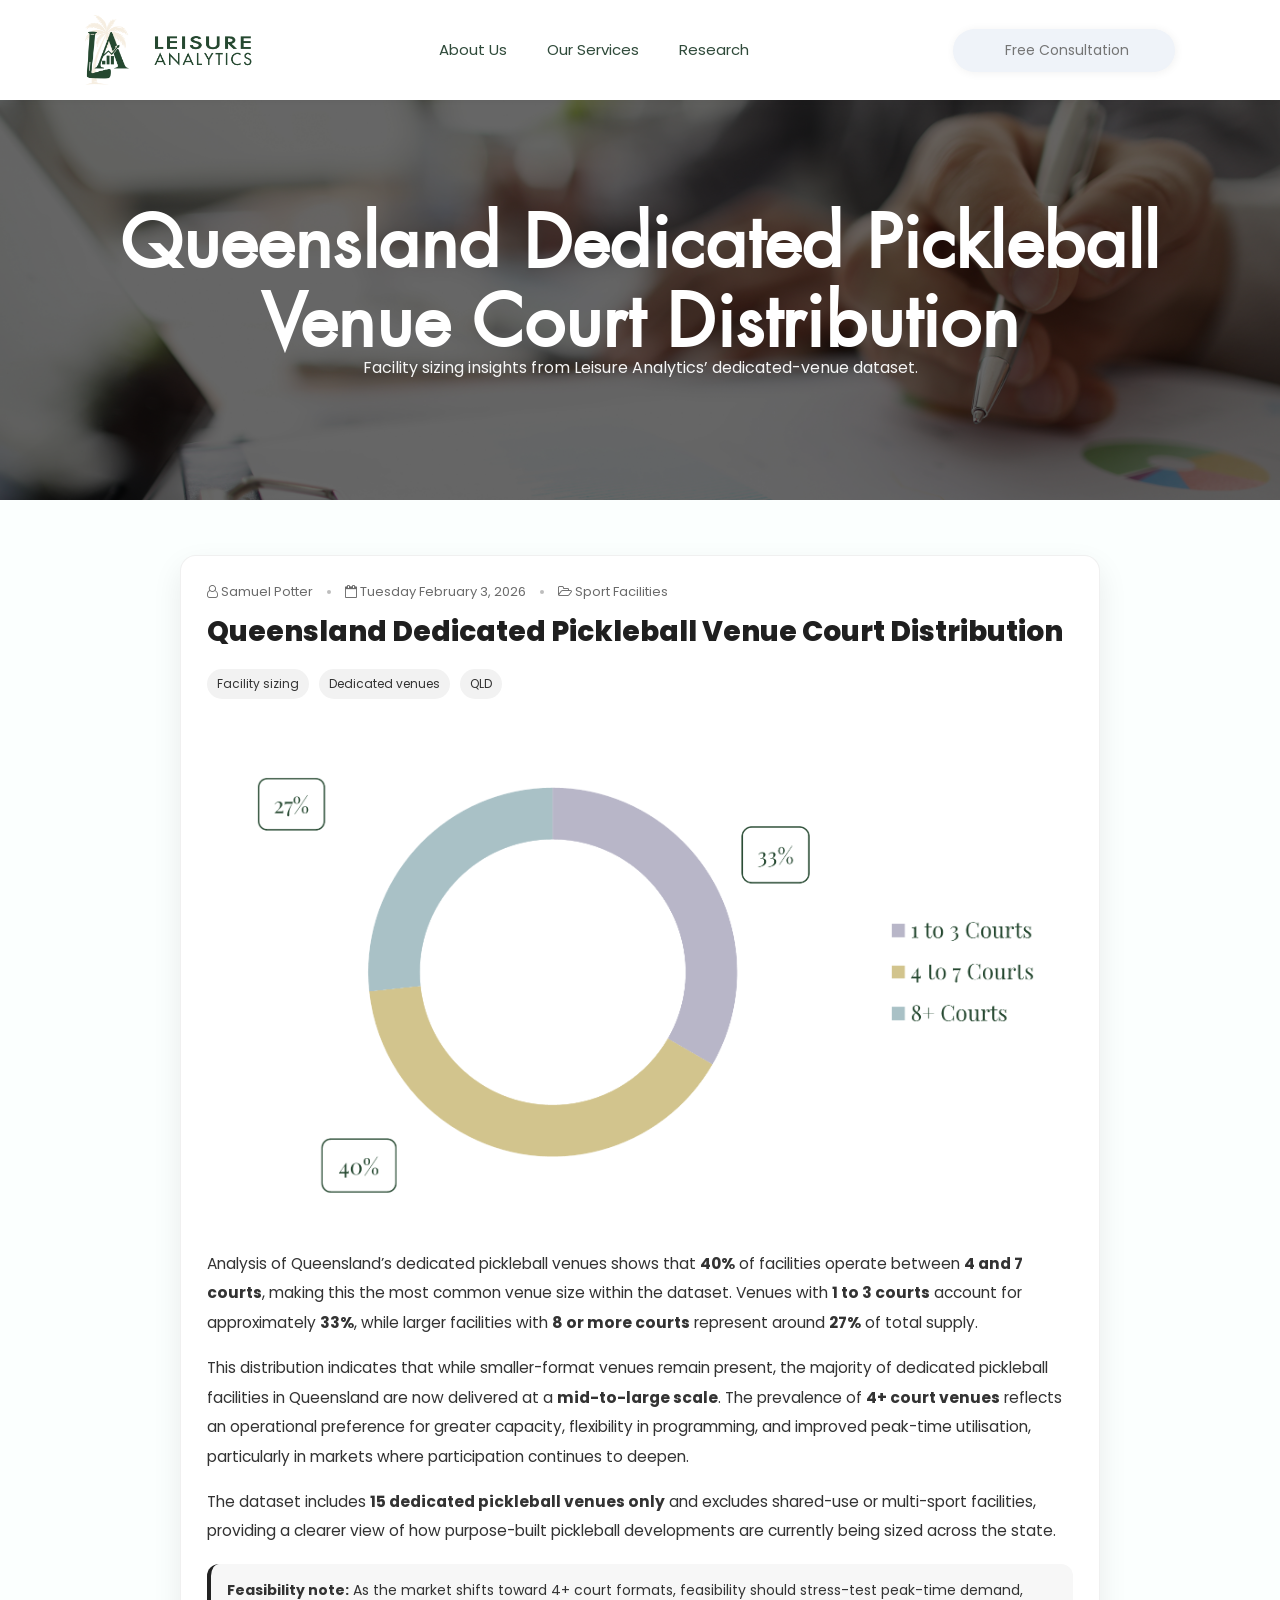
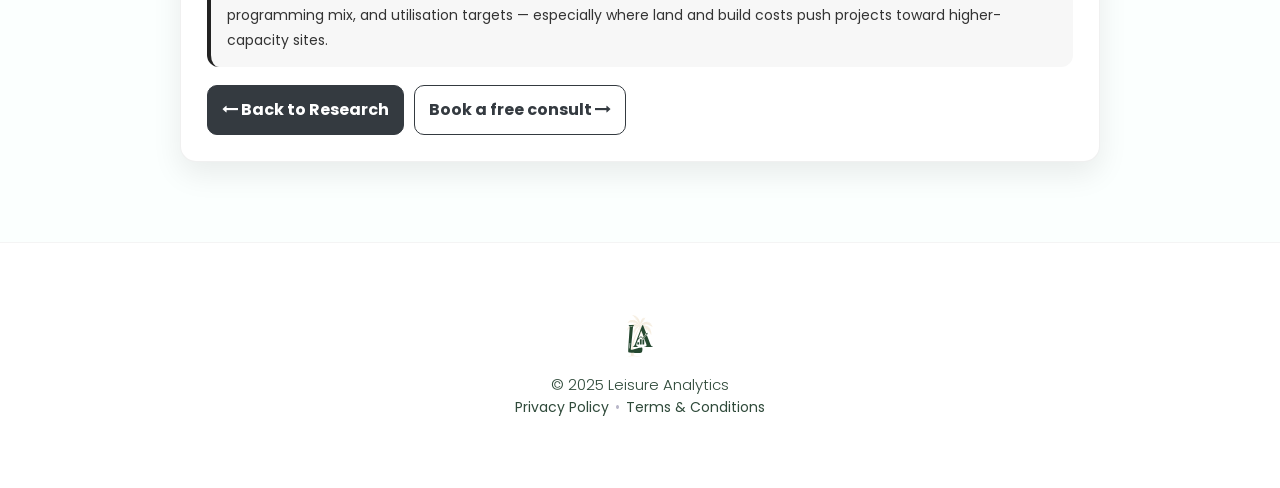
==== qld-facilities-3plus-courts.html @ 9f2afdbd "Initial commit" ====
<!DOCTYPE html>
<html lang="en">

<head>
  <!-- Essential Meta -->
  <meta charset="UTF-8">
  <meta name="viewport" content="width=device-width, initial-scale=1.0">
  <meta http-equiv="X-UA-Compatible" content="ie=edge">

  <!-- Title -->
  <title>QLD Dedicated Pickleball Venue Court Distribution | Leisure Analytics</title>

  <!-- SEO -->
  <meta name="description"
    content="Queensland dedicated pickleball venue court distribution: 40% of facilities operate between 4–7 courts, 33% have 1–3 courts, and 27% have 8+ courts (dedicated venues only).">
  <meta name="keywords"
    content="pickleball Queensland, dedicated pickleball venues, court distribution, facility sizing, feasibility, Leisure Analytics">

  <!-- Favicon -->
  <link rel="icon" href="img/favicon.ico.png" type="image/x-icon">

  <!-- Google Font -->
  <link href="https://fonts.googleapis.com/css?family=Poppins:100,200,300,400,500,600,700,800,900" rel="stylesheet">

  <!-- CSS Framework -->
  <link rel="stylesheet" href="css/bootstrap.min.css">

  <!-- Plugin CSS -->
  <link rel="stylesheet" href="css/plugins/animate.css">
  <link rel="stylesheet" href="css/plugins/slick.css">
  <link rel="stylesheet" href="css/plugins/slick-theme.css">
  <link rel="stylesheet" href="css/plugins/magnific-popup.css">

  <!-- Icons -->
  <link href="https://stackpath.bootstrapcdn.com/font-awesome/4.7.0/css/font-awesome.min.css" rel="stylesheet">

  <!-- Main Style -->
  <link rel="stylesheet" href="css/main.css">

  <!-- Page styles -->
  <style>
    body { font-family: 'Poppins', sans-serif; }

    .blog-hero {
      min-height: 34vh;
      display: flex;
      align-items: center;
      padding-top: 90px; /* fixed nav offset */
      background: linear-gradient(180deg, rgba(0,0,0,.60), rgba(0,0,0,.60)), url('img/blog-images/feasible-pickleball.jpeg') center/cover no-repeat;
    }

    .blog-wrap { padding: 55px 0 80px; }

    .post-card {
      background: #fff;
      border-radius: 16px;
      box-shadow: 0 12px 30px rgba(0,0,0,.08);
      border: 1px solid rgba(0,0,0,.06);
      overflow: hidden;
    }

    .post-body { padding: 26px; }

    .post-meta {
      display: flex;
      flex-wrap: wrap;
      gap: 10px 14px;
      align-items: center;
      color: #6b6b6b;
      font-size: 13px;
      margin-bottom: 12px;
    }

    .post-meta .dot {
      width: 4px; height: 4px;
      background: #bdbdbd;
      border-radius: 50%;
      display: inline-block;
    }

    .post-title {
      font-weight: 800;
      font-size: 28px;
      line-height: 1.25;
      margin-bottom: 14px;
      color: #1f1f1f;
    }

    .post-subtitle {
      font-weight: 700;
      font-size: 16px;
      color: #333;
      margin-top: 0;
      margin-bottom: 14px;
    }

    .post-content p {
      font-size: 15.5px;
      line-height: 1.9;
      color: #333;
      margin-bottom: 16px;
    }

    .post-figure {
      background: white;
      padding: 18px;
      border-radius: 14px;
      margin: 18px 0 22px;
      text-align: center;
    }

    .post-figure img {
      max-width: 100%;
      height: auto;
      border-radius: 12px;
    }

    .figure-caption {
      margin-top: 10px;
      font-size: 12.5px;
      color: rgba(255,255,255,.72);
    }

    .callout {
      border-left: 4px solid #222;
      background: #f7f7f7;
      padding: 14px 16px;
      border-radius: 12px;
      margin-top: 18px;
      color: #333;
      font-size: 14px;
      line-height: 1.8;
    }

    .post-actions {
      display: flex;
      flex-wrap: wrap;
      gap: 10px;
      margin-top: 18px;
    }

    .post-actions a.btn {
      border-radius: 10px;
      font-weight: 700;
      padding: 12px 14px;
    }

    .tag {
      display: inline-block;
      padding: 6px 10px;
      border-radius: 999px;
      background: #f2f2f2;
      font-size: 12px;
      color: #333;
      margin-right: 6px;
      margin-top: 6px;
    }

    /* Keep content width readable */
    .content-col {
      max-width: 920px;
      margin: 0 auto;
    }
  </style>
</head>

<body>

  <!-- Page Loading -->
  <div class="se-pre-con"></div>

  <!-- ======== Start Navbar ======== -->
  <nav class="navbar navbar-expand-lg navbar-light nav-research fixed-top">
    <div class="container">
      <a href="index.html">
        <img src="img/logo.png" style="height: 70px;" alt="Leisure Analytics logo">
      </a>

      <button class="navbar-toggler" type="button" data-toggle="collapse" data-target="#navbarNavDropdown"
        aria-controls="navbarNavDropdown" aria-expanded="false" aria-label="Toggle navigation">
        <span class="navbar-toggler-icon"></span>
      </button>

      <div class="collapse navbar-collapse" id="navbarNavDropdown">
        <ul class="navbar-nav m-auto">
          <li class="nav-item">
            <a class="nav-link" href="about.html">About Us</a>
          </li>

          <li class="nav-item">
            <a class="nav-link" href="#" onclick="window.location.href='index.html#our-services'">Our Services</a>
          </li>

          <li class="nav-item">
            <a class="nav-link" href="research.html">Research</a>
          </li>
        </ul>

        <a href="https://calendly.com/sam-leisureanalytics" class="btn-1">
          <i aria-hidden="true" style="margin-right:6px; color:#28a745;"></i>Free Consultation
        </a>
      </div>
    </div>
  </nav>
  <!-- ======== End Navbar ======== -->

  <!-- ======== Hero ======== -->
  <section class="blog-hero text-white">
    <div class="container text-center">
      <h1 style="font-weight: 800; letter-spacing: .2px; margin-bottom: 8px;">
        Queensland Dedicated Pickleball Venue Court Distribution
      </h1>
      <p style="max-width: 860px; margin: 0 auto; opacity: .95;">
        Facility sizing insights from Leisure Analytics’ dedicated-venue dataset.
      </p>
    </div>
  </section>

  <!-- ======== Post ======== -->
  <section class="blog-wrap">
    <div class="container">
      <div class="content-col">
        <div class="post-card">
          <div class="post-body">

            <div class="post-meta">
              <span><i class="fa fa-user-o" aria-hidden="true"></i> Samuel Potter</span>
              <span class="dot"></span>
              <span><i class="fa fa-calendar-o" aria-hidden="true"></i> Tuesday February 3, 2026</span>
              <span class="dot"></span>
              <span><i class="fa fa-folder-open-o" aria-hidden="true"></i> Sport Facilities</span>
            </div>

            <div class="post-title">
              Queensland Dedicated Pickleball Venue Court Distribution
            </div>

            <div>
              <span class="tag">Facility sizing</span>
              <span class="tag">Dedicated venues</span>
              <span class="tag">QLD</span>
            </div>

            <!-- Chart / graphic -->
            <!-- Save your image at: img/research/pickleball-venue-size-qld.png -->
            <div class="post-figure">
              <img src="img/blog-images/pickleball-venue-size-qld.png"
                alt="Pickleball Venues in QLD by Court Count (%) donut chart">
            </div>

            <div class="post-content">
              <p>
                Analysis of Queensland’s dedicated pickleball venues shows that <b>40%</b> of facilities operate
                between <b>4 and 7 courts</b>, making this the most common venue size within the dataset.
                Venues with <b>1 to 3 courts</b> account for approximately <b>33%</b>, while larger facilities with
                <b>8 or more courts</b> represent around <b>27%</b> of total supply.
              </p>

              <p>
                This distribution indicates that while smaller-format venues remain present, the majority of dedicated
                pickleball facilities in Queensland are now delivered at a <b>mid-to-large scale</b>. The prevalence of
                <b>4+ court venues</b> reflects an operational preference for greater capacity, flexibility in programming,
                and improved peak-time utilisation, particularly in markets where participation continues to deepen.
              </p>

              <p>
                The dataset includes <b>15 dedicated pickleball venues only</b> and excludes shared-use or multi-sport
                facilities, providing a clearer view of how purpose-built pickleball developments are currently being
                sized across the state.
              </p>

              <div class="callout">
                <b>Feasibility note:</b> As the market shifts toward 4+ court formats, feasibility should stress-test
                peak-time demand, programming mix, and utilisation targets — especially where land and build costs push
                projects toward higher-capacity sites.
              </div>
            </div>

            <div class="post-actions">
              <a href="research.html" class="btn btn-dark">
                <i class="fa fa-long-arrow-left" aria-hidden="true"></i> Back to Research
              </a>
              <a href="https://calendly.com/sam-leisureanalytics" class="btn btn-outline-dark">
                Book a free consult <i class="fa fa-long-arrow-right" aria-hidden="true"></i>
              </a>
            </div>

          </div>
        </div>
      </div>
    </div>
  </section>

  <!-- ======== Footer ======== -->
  <footer class="footer">
    <div class="container text-center">
      <div class="content">
        <a href="index.html">
          <img src="img/Footer-logo.svg" alt="Logo" style="height: 46px; width: 50px;">
        </a>
        <p>© 2025 Leisure Analytics</p>

        <div class="footer-links">
          <a class="nav-link small-link" href="privacy-policy.html">Privacy Policy</a>
          <span class="dot">•</span>
          <a class="nav-link small-link" href="terms.html">Terms &amp; Conditions</a>
        </div>
      </div>
    </div>
  </footer>

  <!-- ======== Java Script ======== -->
  <script src="https://code.jquery.com/jquery-3.6.0.min.js"></script>
  <script src="js/plugins/popper.min.js"></script>
  <script src="js/bootstrap.min.js"></script>
  <script src="js/plugins/slick.min.js"></script>
  <script src="js/plugins/wow.min.js"></script>
  <script src="js/plugins/magnific-popup.min.js"></script>
  <script src="js/main.js"></script>

  <!-- Structured Data Schema -->
  <script type="application/ld+json">
  {
    "@context": "https://schema.org",
    "@type": "BlogPosting",
    "headline": "Queensland Dedicated Pickleball Venue Court Distribution",
    "datePublished": "2026-02-03",
    "author": {
      "@type": "Person",
      "name": "Samuel Potter"
    },
    "publisher": {
      "@type": "Organization",
      "name": "Leisure Analytics"
    },
    "image": "img/research/pickleball-venue-size-qld.png",
    "description": "Queensland dedicated pickleball venue sizing distribution: 40% have 4–7 courts, 33% have 1–3 courts, and 27% have 8+ courts (dedicated venues only)."
  }
  </script>

</body>
</html>
---- css/main.css ----
/* ----------------------------------

Name: main.css
Version: 1.0

-------------------------------------

Table of contents
        
    01. Navbar
    02. Slider
    03. Features
    04. Join
    05. Get Started
    06. Customer
    07. Testimonials
    08. Our Team
    09. Worked
    10. Download
    11. Video
    12. Media
    13. Our Price
    14. Clients
    15. Contact Us
    16. Footer
    17. Page Loading
    18. Media Query
*/

/* ==============================
   GLOBAL SECTION SPACING SYSTEM
   ============================== */

:root {
    --section-pad-desktop: 120px;
    --section-pad-mobile: 80px;
    /* keeps rhythm on small screens */
}

/* Default: every section has consistent top/bottom spacing */
section {
    padding: var(--section-pad-desktop) 0;
}

section.slider {
    padding: 0;
    min-height: calc(100vh - 100px);
    display: flex;
    align-items: center;
}

section.slider .content {
    margin-top: 0;
    padding-top: 0;
}

/* STOP headings from adding extra space above/below */
section h1,
section h2,
section h3,
section p {
    margin-top: 0;
    margin-bottom: 0;
}

/* Only add bottom spacing intentionally */
section h2 {
    margin-bottom: 0.5rem;
    /* tweak if needed */
}


@font-face {
    font-family: "Futura Book";
    src: url("../fonts/Futura-Book.woff2") format("woff2"),
        url("../fonts/Futura-Book.woff") format("woff"),
        url("../fonts/Futura-Book.ttf") format("truetype");
    font-weight: 300;
    font-style: normal;
    font-display: swap;
}

h1 {
    font-family: "Futura Book", "Futura PT", "Avenir Next", "Inter", sans-serif !important;
    font-weight: 300;
    font-size: clamp(2.8rem, 6vw, 4.5rem);
    line-height: 1.1;
    letter-spacing: -0.5px;
}

h2 {
    font-family: "Futura Book", "Futura PT", "Avenir Next", "Inter", sans-serif;
    font-weight: 300;
    font-size: clamp(1.8rem, 4vw, 2.8rem);
    line-height: 1.2;
    letter-spacing: -0.25px;
    margin-bottom: 1rem;
    /* optional, but usually tidy */
}


/* Consistent section headings everywhere */
.heading h2 {
    font-size: 30px;
    font-weight: 700;
    color: #4a545e;
    margin: 0 0 15px;
    padding: 0;
    letter-spacing: -0.25px;
}

/* keep the line consistent too (optional) */
.heading .line {
    background: linear-gradient(135deg, #B8B6C8 0%, #8FA2B1 100%);
    height: 2px;
    width: 50px;
}


body {
    font-family: 'Poppins', sans-serif;
    background: #fbfffe;
}





/*--------------------------------------------------
[1. Start Navbar]
--------------------------------------------------*/
.navbar {
    padding: 20px 0;
    background: transparent;
}


.navbar .nav-item {
    padding: 0;
    margin: 0;
}

.navbar .nav-item .nav-link {
    padding: 0;
    margin: 0 0 0 45px;
    font-size: 15px;
    color: #ffffff;
    font-weight: 400;
    transition: all 0.4s ease-in-out;
}

.navbar .nav-item .nav-link:hover {
    color: #507bf5;
}

.navbar .btn-1 {
    background: #ffffff;
    box-shadow: 1px 1px 10px 0 rgba(0, 0, 0, 0.06);
    border: 1px solid rgba(0, 0, 0, 0);
    text-decoration: none;
    color: #757575;
    border-radius: 65px;
    padding: 10px 45px;
    font-size: 14px;
    font-weight: 400;
    margin-left: 45px;
    transition: all 0.2s ease-in;

}

.navbar .btn-1:hover {
    background: transparent;
    border: 1px solid #ffffff;
    box-shadow: 1px 1px 30px 0 rgba(0, 0, 0, 0);
    color: #ffffff;

}

/* Existing Navbar Styles */

/* New Navbar Styles for Research Page */
.nav-research {
    position: fixed;
    top: 0;
    width: 100%;
    height: 100px;
    padding: 0;
    background: rgba(255, 255, 255) !important;
    z-index: 1000;
    /* Ensure it's above other elements */
    color: #ffffff;
    font-weight: 400;
    box-shadow: 0 0 10px -5px rgb(0, 0, 0, 0.2);
    transition: all 0.4s ease-in-out;
}

.nav-research .nav-item {
    padding: 0;
    margin: 0;
}

.nav-research .nav-item .nav-link {
    padding: 0;
    margin: auto 20px;
    font-size: 15px;
    color: #2F4A3A;
    font-weight: 400;
    transition: all 0.4s ease-in-out;
    text-align: center;
}

.nav-research .nav-item .nav-link:hover {
    color: #B8B6C8;
}

.nav-research .btn-1 {
    background: #EFF3F9;
    box-shadow: 1px 1px 10px 0 rgba(0, 0, 0, 0.06);
    border: 1px solid rgba(0, 0, 0, 0);
    text-decoration: none;
    color: #757575;
    border-radius: 65px;
    padding: 10px 45px;
    font-size: 14px;
    font-weight: 400;
    margin: 0 20px;
    text-align: center;
    transition: all 0.2s ease-in;
}

.nav-research .btn-1:hover {
    background: transparent;
    border: 1px solid #254830;
    box-shadow: 1px 1px 30px 0 rgba(0, 0, 0, 0);
    color: #254830;
}



/*--------------------------------------------------
[2. Start Slider]
--------------------------------------------------*/




.slider {
    position: relative;
    background: url("../img/Homepage.webp") center center no-repeat;
    background-size: cover;
    height: calc(100vh - 100px);
}

.slider::before {
    content: "";
    position: absolute;
    top: 0;
    left: 0;
    width: 100%;
    height: 100%;
    background-color: rgba(0, 0, 0, 0.5);
    z-index: 0;
    /* Adjusted z-index */
}

.slider .content {
    position: relative;
    z-index: 1;
    /* Ensure content appears above the tint overlay */
}

.slider .content {
    padding-top: 20px;
    margin-top: 40px;

}

.slider .content h1 {
    font-size: 50px;
    font-weight: 800;
    margin: 0;
    padding: 0;
    margin-bottom: 5px;

}

.slider .content p {
    font-size: 18px;
    font-weight: 300;
    line-height: 25px;
    margin: 10px auto 20px auto;
}

/*--------------------------------------------------
[3. Start Features]
--------------------------------------------------*/

.features .heading {
    margin-bottom: 40px;
}

.features .heading h2 {
    font-size: 30px;
    font-weight: 700;
    color: #4a545e;
    margin: 0;
    padding: 0;
    margin-bottom: 15px;
}

.features .heading .line {
    background: linear-gradient(135deg, #B8B6C8 0%, #8FA2B1 100%);
    height: 2px;
    width: 50px;
}

.features .heading p {
    font-size: 15px;
    font-weight: 300;
    color: #8995a1;
    line-height: 25px;
    padding: 0;
    margin: 15px 0 0;
}

.slick-track {
    display: flex;
    align-items: stretch;
}

.features .box {
    box-shadow: 2px 2px 20px 0 rgba(0, 0, 0, 0.07);
    padding: 35px 10px 25px 10px;
    margin: 10px 15px;
    border-radius: 5px;
    height: auto;
    display: flex;
    flex-direction: column;
}

.features .box img {
    height: 30%;
    width: fit-content;
    margin: 0 auto !important;
}

.features .box h3 {
    font-size: 18px;
    font-weight: 500;
    color: #596570;
    margin: 25px 0 10px;
}

.features .box p {
    font-size: 15px;
    font-weight: 300;
    color: #8995a1;
    line-height: 26px;
    margin: 0;
}

li {
    font-size: 15px;
    font-weight: 300;
    color: #8995a1;
    line-height: 26px;
    margin: 0;
}

/*--------------------------------------------------
[3. Start Research]
--------------------------------------------------*/
.research {
    position: relative;
    background: url("../img/Thailand.webp") center center no-repeat;
    background-size: cover;

}

.research .heading {
    margin-bottom: 40px;
}

.research .heading h2 {
    font-size: 30px;
    font-weight: 700;
    color: white;
    margin: 0;
    margin-bottom: 15px;
}

.research .heading .line {
    background: linear-gradient(135deg, #B8B6C8 0%, #8FA2B1 100%);
    height: 2px;
    width: 50px;
}

.research .heading p {
    font-size: 15px;
    font-weight: 300;
    color: #8995a1;
    line-height: 25px;
    padding: 0;
    margin: 15px 0 0;
}

.research .box {
    box-shadow: 2px 2px 20px 0 rgba(0, 0, 0, 0.07);
    padding: 15px 10px;
    margin: 10px 10px;
    border-radius: 5px;
}

.research .box h3 {
    font-size: 18px;
    font-weight: 500;
    color: #596570;
    margin: 25px 0 10px;
}

.research .box p {
    font-size: 15px;
    font-weight: 300;
    color: #8995a1;
    line-height: 26px;
    margin: 0;
}

.research .box img {
    max-width: 100%;
    height: auto;
}

@media (max-width: 767px) {
    .research .box {
        padding: 30px 10px;
        /* Adjust padding for smaller devices */
    }

    .research .box h3 {
        font-size: 16px;
        /* Reduce heading font size */
    }

    .research .box p {
        font-size: 14px;
        /* Reduce paragraph font size */
    }
}

/*--------------------------------------------------
[4. Start About Us]
--------------------------------------------------*/

.about-us .content {
    box-shadow: 1px 1px 30px 0 rgba(0, 0, 0, 0.08);
    border-radius: 5px;
    padding: 50px;
}

.about-us .content .box {
    padding-right: 30px;
    padding-left: 10px;
}

.about-us .content .left-box {
    border-right: 1px solid #eeeded;
}

.about-us .content .box img {
    margin-bottom: 25px;
}

.about-us .content .box h3 {
    font-size: 20px;
    font-weight: 500;
    color: #e73d59;
    margin: 0;
    padding: 0;
    margin-bottom: 15px;
}

.about-us .content .box .dark-pink {
    color: #4a545e;
}

.about-us .content .box p {
    font-size: 15px;
    font-weight: 300;
    color: #8995a1;
    line-height: 26px;
    margin: 0;
}


/* Index founder mini card additions (safe) */
.founder-photo {
    width: 120px;
    height: 120px;
    object-fit: cover;
    border-radius: 50%;
    margin-bottom: 18px;
    box-shadow: 0 10px 25px rgba(0, 0, 0, 0.12);
}

.founder-name {
    margin: 0 0 10px;
    font-size: 16px;
    font-weight: 500;
    color: #4a545e;
}

.founder-mini {
    margin-top: 10px;
    font-size: 14px;
    font-weight: 300;
    color: #8995a1;
    line-height: 24px;
}

.founder-actions {
    margin-top: 14px;
}

/* bullet list that matches your existing paragraph styling */
.about-bullets {
    margin: 14px 0 0;
    padding-left: 18px;
    color: #8995a1;
    font-size: 15px;
    font-weight: 300;
    line-height: 26px;
}

.about-bullets li {
    margin-bottom: 6px;
}



/* -----------------------------
ABOUT PAGE (additions only)
----------------------------- */

body {
    padding-top: 100px;
}

/* adjust to your navbar height */


.about-bullets {
    margin: 16px 0 0;
    padding-left: 18px;
    color: #8995a1;
    font-size: 15px;
    font-weight: 300;
    line-height: 26px;
}

.about-bullets li {
    margin-bottom: 6px;
}

.mission-strip {
    margin-top: 10px;
    border-radius: 8px;
    padding: 28px 28px;
    background: rgba(0, 0, 0, 0.03);
    border: 1px solid #eeeded;
}

.mission-strip h4 {
    margin: 0 0 8px;
    font-size: 18px;
    font-weight: 600;
    color: #4a545e;
}

.mission-strip p {
    margin: 0;
    font-size: 15px;
    font-weight: 300;
    color: #8995a1;
    line-height: 26px;
}

.about-hero .hero-cta {
    margin-top: 22px;
    display: inline-flex;
    gap: 12px;
    flex-wrap: wrap;
    justify-content: center;
}

/* Optional secondary button style that won't clash */
.btn-2 {
    display: inline-block;
    padding: 12px 28px;
    border-radius: 30px;
    border: 1px solid rgba(255, 255, 255, 0.55);
    color: #fff;
    background: transparent;
    transition: 0.3s;
    text-decoration: none;
}

.btn-2:hover {
    background: rgba(255, 255, 255, 0.12);
    color: #fff;
    text-decoration: none;
}

.founder-card {
    margin-top: 35px;
    box-shadow: 1px 1px 30px 0 rgba(0, 0, 0, 0.08);
    border-radius: 8px;
    padding: 40px;
    background: #fff;
}

.founder-photo {
    width: 180px;
    height: 180px;
    object-fit: cover;
    border-radius: 50%;
    box-shadow: 0 10px 25px rgba(0, 0, 0, 0.12);
    margin-bottom: 10px;
}

.founder-card h3 {
    margin: 0 0 6px;
    color: #4a545e;
    font-weight: 600;
}

.founder-subtitle {
    margin: 0 0 16px;
    color: #8995a1;
    font-weight: 300;
}

.founder-actions {
    margin-top: 18px;
    display: flex;
    gap: 12px;
    flex-wrap: wrap;
}

.founder-note {
    color: #8995a1;
    font-weight: 300;
}

.about-process {
    padding: 100px 0px;
}

/* Space between heading block and first content row */
.heading+.row {
    margin-top: 40px;
}

.process-box {
    box-shadow: 1px 1px 30px 0 rgba(0, 0, 0, 0.08);
    border-radius: 8px;
    padding: 28px;
    background: #fff;
    height: 100%;
}

.process-number {
    width: 38px;
    height: 38px;
    border-radius: 50%;
    display: inline-flex;
    align-items: center;
    justify-content: center;
    font-weight: 600;
    color: #fff;
    background: #4a545e;
    margin-bottom: 12px;
}

.process-box h4 {
    margin: 0 0 10px;
    font-size: 18px;
    font-weight: 600;
    color: #4a545e;
}

.process-box p {
    margin: 0;
    font-size: 15px;
    font-weight: 300;
    color: #8995a1;
    line-height: 26px;
}

/* If you don't have founder.jpg yet, this prevents ugly stretching */
@media (max-width: 767px) {
    .founder-card {
        padding: 28px;
    }
}


/*--------------------------------------------------
[5. Start Get Started]
--------------------------------------------------*/
.get-started {
    background: #B8B6C8;
    background-size: cover;
}

.get-started h2 {
    font-size: 30px;
    font-weight: 700;
    margin: 0;
    padding: 0;
}

.get-started p {
    font-size: 20px;
    font-weight: 300;
    margin: 15px;
}

.get-started .btn-1 {
    background: #ffffff;
    box-shadow: 1px 1px 10px 0 rgba(0, 0, 0, 0.06);
    border: 1px solid rgba(0, 0, 0, 0);
    text-decoration: none;
    color: #757575;
    border-radius: 65px;
    padding: 10px 45px;
    font-size: 14px;
    font-weight: 400;
    margin-top: 10px;
    display: inline-block;
    transition: all 0.2s ease-in;

}

.get-started .btn-1:hover {
    background: transparent;
    border: 1px solid #ffffff;
    box-shadow: 1px 1px 30px 0 rgba(0, 0, 0, 0);
    color: #ffffff;
}



/*--------------------------------------------------
[New Fade Effect]
--------------------------------------------------*/
#image-container {
    position: relative;
    min-height: 350px;
    /* adjust to your image height */
}

#image-container img {
    position: absolute;
    top: 0;
    left: 0;
    width: 100%;
    /* so they line up nicely */
    opacity: 0;
    transition: opacity 0.5s ease-in-out;
}

#image-container img.visible {
    opacity: 1;
}




/*--------------------------------------------------
[6. Start Customer]
--------------------------------------------------*/
.customer {
    background: url("../img/map-dots.png") center center no-repeat;
}

.customer .left .top {
    background: linear-gradient(135deg, #B8B6C8 0%, #8FA2B1 100%);
    color: #ffffff;
    font-size: 13px;
    font-weight: 300;
    border-radius: 4px;
    padding: 0 5px;
}

.customer .left h3 {
    font-size: 80px;
    color: #4a545e;
    font-weight: 400;
}

.customer .left h3 span {
    font-weight: 700;
}

.customer .left h4 {
    font-size: 25px;
    color: #4a545e;
    font-weight: 300;
}

.customer .left h4 span {
    font-weight: 700;
    margin-top: 15px;
}

.customer .left p {
    font-size: 15px;
    font-weight: 300;
    color: #8995a1;
    line-height: 26px;
    margin: 20px 0 0;
}

.customer .right h5 {
    font-size: 35px;
    font-weight: 700;
    color: #4a545e;
    margin-top: 20px;
}

.customer .right .p-1 {
    font-size: 20px;
    font-weight: 300;
    line-height: 30px;
    color: #8995a1;
}

.customer .right .p-2 {
    font-size: 15px;
    font-weight: 300;
    color: #8995a1;
    line-height: 26px;
    margin-bottom: 0;
}




/*--------------------------------------------------
[9. Start Worked]
--------------------------------------------------*/

#image-container img {
    display: none;
}
#image-container img.visible {
    display: block;
}


.our-services .box h2 {
    font-size: 35px;
    font-weight: 700;
    color: #4a545e;
    margin-bottom: 20px;
}

.our-services .box .line {
    background: linear-gradient(135deg, #B8B6C8 0%, #8FA2B1 100%);
    height: 2px;
    width: 50px;
}

.our-services .box p {
    font-size: 15px;
    font-weight: 300;
    color: #8995a1;
    line-height: 26px;
    margin: 20px 0 0;
    margin-bottom: 25px;
}

.our-services .box .btn-1 {
    background: linear-gradient(135deg, #B8B6C8 0%, #8FA2B1 100%);
    box-shadow: 1px 1px 10px 0 rgba(0, 0, 0, 0.06);
    border: 1px solid rgba(0, 0, 0, 0);
    text-decoration: none;
    color: #ffffff;
    border-radius: 65px;
    padding: 10px 45px;
    font-size: 14px;
    font-weight: 400;
    margin-top: 10px;
    display: inline-block;
    transition: all 0.2s ease-in;
}


/*--------------------------------------------------
[10. Start Other Services]
--------------------------------------------------*/
.other-services {
    background: #A9C1C6;
    background-size: cover;
    color: #ffffff;
}

.other-services h2 {
    font-size: 30px;
    font-weight: 500;
    margin: 0;
}

.other-services .btn-1 {
    background: #ffffff;
    box-shadow: 1px 1px 10px 0 rgba(0, 0, 0, 0.06);
    border: 1px solid rgba(0, 0, 0, 0);
    text-decoration: none;
    color: #757575;
    border-radius: 65px;
    padding: 10px 45px;
    font-size: 14px;
    font-weight: 400;
    transition: all 0.2s ease-in;

}

.other-services .content .btn-1:hover {
    background: transparent;
    border: 1px solid #ffffff;
    box-shadow: 1px 1px 30px 0 rgba(0, 0, 0, 0);
    color: #ffffff;
}



.testimonial {
    background: #2F4A3A;
    /* brand background */
    font-family: "Playfair Display", Georgia, serif;
}

.testimonial-quote {
    font-style: italic;
    font-size: 1.05rem;
    /* smaller + refined */
    line-height: 1.65;
    max-width: 720px;
    margin: 0 auto;
    letter-spacing: 0.3px;
    /* subtle print-like feel */
}

.testimonial-author {
    margin-top: 18px;
    font-weight: 600;
    font-size: 0.95rem;
    /* slightly smaller */
    letter-spacing: 0.5px;
}


/*--------------------------------------------------
[11. Start Video]
--------------------------------------------------*/



/* Pulse Animation */
.pulse {
    animation: pulse 1s infinite;
    animation-duration: 2s;
}

/* Keyframes */
@keyframes pulse {
    0% {
        -moz-box-shadow: 0 0 0 0 rgba(255, 255, 255, 0.3);
        box-shadow: 0 0 0 0 rgba(255, 255, 255, 0.5);
    }

    70% {
        -moz-box-shadow: 0 0 0 50px rgba(255, 255, 255, 0);
        box-shadow: 0 0 0 50px rgba(255, 255, 255, 0);
    }

    100% {
        -moz-box-shadow: 0 0 0 0 rgba(255, 255, 255, 0);
        box-shadow: 0 0 0 0 rgba(255, 255, 255, 0);
    }
}

.video .right h2 {
    font-size: 35px;
    font-weight: 700;
    color: #4a545e;
    margin-bottom: 20px;
}

.video .right .line {
    background: linear-gradient(135deg, #B8B6C8 0%, #8FA2B1 100%);
    height: 2px;
    width: 50px;
}

.video .right p {
    font-size: 15px;
    font-weight: 300;
    color: #8995a1;
    line-height: 26px;
    margin: 20px 0 0;
    margin-bottom: 20px;
}

.video .right .btn-1 {
    background: linear-gradient(135deg, #B8B6C8 0%, #8FA2B1 100%);
    box-shadow: 1px 1px 10px 0 rgba(0, 0, 0, 0.06);
    border: 1px solid rgba(0, 0, 0, 0);
    text-decoration: none;
    color: #ffffff;
    border-radius: 65px;
    padding: 10px 45px;
    font-size: 14px;
    font-weight: 400;
    margin-top: 10px;
    display: inline-block;
    transition: all 0.2s ease-in;
}


/*--------------------------------------------------
[12. Start Media]
--------------------------------------------------*/
.media .box {
    box-shadow: 2px 2px 20px 0 rgba(0, 0, 0, 0.09);
    padding: 30px;
    border-radius: 10px;
    transition: all .4s ease-in-out;
}

.media .box:hover {
    transform: scale(1.02);
}

.media .box h2 {
    font-size: 20px;
    font-weight: 400;
    color: #4a545e;
    margin: 0;
    padding: 0;
    margin-left: 20px;
}






/*--------------------------------------------------
[15. Start Contact]
--------------------------------------------------*/

.contact .heading {
    margin-bottom: 40px;
}


.contact .heading h2 {
    font-size: 30px;
    font-weight: 700;
    color: #4a545e;
    margin: 0;
    padding: 0;
    margin-bottom: 15px;
}

.contact .heading .line {
    background: linear-gradient(135deg, #B8B6C8 0%, #8FA2B1 100%);
    height: 2px;
    width: 50px;
}

.contact .heading p {
    font-size: 15px;
    font-weight: 300;
    color: #8995a1;
    line-height: 25px;
    padding: 0;
    margin: 15px 0 0;
}

.contact .main {
    background: #ffffff;
    box-shadow: 1px 1px 20px 0 rgba(0, 0, 0, 0.08);
}

.contact .main h3 {
    font-size: 20px;
    font-weight: 500;
    color: #4a545e;
    margin: 0;
    margin-bottom: 20px;
}

.contact .form-control {
    padding: 25px;
    font-size: 13px;
    margin-bottom: 10px;
    background: #f8f8f9;
    border: 0;
    border-radius: 5px;
}

.contact button.btn {
    padding: 10px;
    border-radius: 5px;
    font-size: 15px;
    background: rgba(61, 61, 60, 0.9);
    color: #ffffff;
}

.contact .main .left {
    padding: 40px 60px;
}

.contact .main .right {
    background: rgba(61, 61, 60, 0.9);
    background-size: cover;
    padding: 40px;
    color: #ffffff;
    height: 100%;
}

.contact .main .right h4 {
    font-size: 20px;
    font-weight: 500;
    margin-bottom: 30px;
}

.contact .main .right .info {
    margin-bottom: 35px;
}

.contact .main .right .info i {
    font-size: 25px;
    color: #cbcbed;
}

.contact .main .right .info span {
    font-size: 15px;
    font-weight: 300;
    line-height: 20px;
    margin-left: 15px;
}

.contact .main .right .social a {
    text-decoration: none;
    font-size: 30px;
    color: #ffffff;
    margin-right: 20px;
}






/*--------------------------------------------------
[16. Start Footer]
--------------------------------------------------*/
.footer {
    background: rgba(255, 255, 255, 0.9);
    border-top: 1px solid rgb(198, 198, 198, 0.2);
    background-size: cover;
    padding: 70px 0;
    color: #2F4A3A;
    /* softer grey */

}

.footer .content p {
    margin: 0;
    margin-top: 15px;
    font-size: 15px;
    font-weight: 300;
}

.footer-links {
    display: flex;
    justify-content: center;
    align-items: center;
    gap: 6px;
    width: 100%;
}

.footer-links .small-link {
    font-size: 14px;
    padding: 0;
    color: #2F4A3A;
    /* softer grey */
    text-decoration: none;
}

.footer-links .small-link:hover {
    color: #B8B6C8;
    /* slightly darker on hover */
}

.footer-links .dot {
    font-size: 14px;
    color: #B8B6C8;
    /* lighter grey for the dot */
}


/*--------------------------------------------------
[17. Start Page Loading]
--------------------------------------------------*/
.no-js #loader {
    display: none;
}

.js #loader {
    display: block;
    position: absolute;
    left: 100px;
    top: 0;
}

.se-pre-con {
    position: fixed;
    left: 0;
    top: 0;
    width: 100%;
    height: 100%;
    z-index: 9999;
    background: url("../img/loader/Preloader_2.gif") center no-repeat #fff;
}


/*--------------------------------------------------
[1. Popup
--------------------------------------------------*/
.popup {
    display: none;
    position: fixed;
    top: 0;
    left: 0;
    width: 100%;
    height: 100%;
    background-color: rgba(0, 0, 0, 0.7);
    /* Semi-transparent black */
    justify-content: center;
    align-items: center;
    z-index: 9999;
    /* Ensure the popup is on top of other elements */
}

.popup-content {
    background-color: #fff;
    padding: 20px;
    border-radius: 5px;
    position: relative;
    width: 500px;
    max-height: 300px;
    overflow-y: auto;
    /* Add a vertical scrollbar if needed */
}

/* For mobile responsiveness */
@media (max-width: 767px) {
    .popup-content {
        width: 90%;
        /* Adjust width for smaller screens */
        max-height: 300px;
        /* Remove maximum height for mobile */
        height: auto;
        /* Allow content to dictate height */
        overflow-y: auto;
        /* Add scrollbar if needed for smaller screens */
    }
}


.close-btn {
    position: absolute;
    top: 10px;
    right: 10px;
    cursor: pointer;
    font-size: 24px;
}






/*--------------------------------------------------
[1. Chart]
--------------------------------------------------*/

.transparent-button {
    background-color: transparent;
    border: none;
    cursor: pointer;
}

.transparent-button.clicked {
    color: #fff;
    /* Change the text color to indicate the button is clicked */
    background-color: #007bff;
    /* Change the background color to indicate the button is clicked */
}




.content-wrapper {
    padding-bottom: 60px;
    /* Adjust the value as needed, adding space for the footer */
    margin-bottom: -60px;
    /* Adjust the value as needed, compensating for the space added for the footer */
}


.transparent-button {
    background-color: transparent;
    border: none;
    outline: none;
    display: block;
    margin-bottom: 10px;
    cursor: pointer;
    /* Add this line to change cursor on hover */
}



a {
    color: white;
}


/* Normalize inner spacing of sections */
section>*:first-child {
    margin-top: 0 !important;
}

section>*:last-child {
    margin-bottom: 0 !important;
}


 #privacy-policy .box h3 {
    margin-top: 40px;
    margin-bottom: 15px;
  }

  #privacy-policy .box p {
    margin-bottom: 15px;
  }

  #privacy-policy .box p strong {
    display: block;
    margin-top: 20px;
    margin-bottom: 5px;
  }

  #privacy-policy .box a {
    color: #007bff;
    text-decoration: none;
  }

  #privacy-policy .box a:hover {
    text-decoration: underline;
  }

         #terms .box h3 {
            margin-top: 40px;
            margin-bottom: 15px;
        }

        #terms .box p {
            margin-bottom: 15px;
        }

        #terms .box p strong {
            display: block;
            margin-top: 20px;
            margin-bottom: 5px;
        }

        #terms .box a {
            color: #007bff;
            text-decoration: none;
        }

        #terms .box a:hover {
            text-decoration: underline;
        }
/*--------------------------------------------------
[18. Start Media Query]
--------------------------------------------------*/



/* Large devices (desktops, less than 1200px) */
@media (max-width: 1199.98px) {

    .our-services #image-container {

        min-height: 300px;
    }

    .slider {
        height: auto;
        padding: 90px 0;
    }
}

/* Medium devices (tablets, less than 992px) */
@media (max-width: 991.98px) {
    section {
        padding: var(--section-pad-mobile) 0;
    }

    .navbar {
        padding: 20px 30px;
        height: auto;
        background: rgba(255, 255, 255, 0.9);
    }

    .navbar .nav-item .nav-link {
        margin: 25px 0 0 0;
        text-align: left;

    }

    .navbar .btn-1 {
        margin: 0;
        display: inline-block;
        margin-top: 20px;
        margin-bottom: 20px;
    }

    .slider {
        height: auto;
        padding: 90px 0;
    }


    .testimonials .control {
        display: none;
    }

    .worked .box {
        margin-bottom: 40px;
    }



}

/* Small devices (landscape phones, less than 768px) */
@media (max-width: 767.98px) {
    .navbar {
        padding: 20px 30px;
        background: rgba(255, 255, 255, 0.9);
    }

    .navbar .nav-item .nav-link {
        margin: 0;
        margin: 15px 0;
    }

    .navbar .btn-1 {
        margin: 0;
        display: inline-block;
        margin-top: 20px;
        margin-bottom: 20px;
    }

    .slider {
        height: auto;
        padding: 90px 0;
    }

    .our-services #image-container {
        margin-top: 30px;
        position: relative;
        min-height: 400px;
    }

    .card-img-top {
        margin-top: 30px;
    }

    .join .content .left-box {
        border: none;
    }

    .join .content .box {
        margin-bottom: 30px;
    }

    .customer {
        text-align: center;
    }

    .customer .left {
        margin-bottom: 40px;
    }

    .testimonials .control {
        display: none;
    }

    .worked .box {
        margin-bottom: 40px;
    }

    .download h2 {
        margin-bottom: 30px;
    }

    .download {
        text-align: center;
    }

    .video .left {
        margin-bottom: 40px;
    }

    .media .box {
        margin: 10px 0;
    }

    .price {
        padding: 120px 0 90px 0;
    }

    .price .box {
        margin-bottom: 30px;
    }

    .price .box-center {
        margin-bottom: 30px;
    }

    .about-us .content .left-box {
        border: none;
    }

    .about-us .content {

        padding: 40px 30px;
    }

    .about-process .row {
        gap: 30px;
    }



}

@media (max-width: 575.98px) {


    .navbar {
        padding: 20px 30px;
        background: #EFF3F9;
    }

    .navbar .nav-item .nav-link {
        margin: 0;
        margin: 15px 0;
    }

    .navbar .btn-1 {
        margin: 0;
        display: inline-block;
        margin-top: 20px;
        margin-bottom: 20px;
    }

    .slider {
        height: auto;
        padding: 90px 0;
    }

    .our-services #image-container {

        min-height: 380px;
    }

    .join .content .left-box {
        border: none;
    }

    .join .content .box {
        margin-bottom: 30px;
    }

    .customer {
        text-align: center;
    }

    .customer .left {
        margin-bottom: 40px;
    }

    .testimonials .control {
        display: none;
    }

    .worked .box {
        margin-bottom: 40px;
    }

    .download h2 {
        margin-bottom: 30px;
    }

    .download {
        text-align: center;
    }

    .video .left {
        margin-bottom: 40px;
    }

    .media .box {
        margin: 10px 0;
    }

    .price {
        padding: 120px 0 90px 0;
    }

    .price .box {
        margin-bottom: 30px;
    }

    .price .box-center {
        margin-bottom: 30px;
    }

    .contact .main .left {
        padding: 40px 50px;
    }

}

@media (max-width:500px) {
    .our-services #image-container {

        min-height: 330px;
    }
}

@media (max-width:430px) {
    .our-services #image-container {

        min-height: 275px;
    }
}

/* Extra small devices (portrait phones, less than 576px) */
@media (max-width: 383.98px) {
    .navbar {
        padding: 20px 30px;
        background: rgba(255, 255, 255, 0.9);
    }

    .navbar .nav-item .nav-link {
        margin: 0;
        margin: 15px 0;
    }

    .navbar .btn-1 {
        margin: 0;
        display: inline-block;
        margin-top: 20px;
        margin-bottom: 20px;
    }

    .slider {
        height: auto;
        padding: 90px 0;
    }

    .our-services #image-container {
        min-height: 250px;
    }

    .join .content {
        text-align: center;
    }

    .join .content .left-box {
        border: none;
    }

    .join .content .box {
        margin-bottom: 30px;
    }

    .customer {
        text-align: center;
    }

    .customer .left {
        margin-bottom: 40px;
    }

    .testimonials .control {
        display: none;
    }

    .worked .box {
        margin-bottom: 40px;
    }

    .other-services h2 {
        margin-bottom: 30px;
    }

    .other-services {
        text-align: center;
    }

    .video .left {
        margin-bottom: 40px;
    }

    .media .box {
        margin: 10px 0;
    }

    .price {
        padding: 120px 0 90px 0;
    }

    .price .box {
        margin-bottom: 30px;
    }

    .price .box-center {
        margin-bottom: 30px;
    }

    .testimonials .carousel-item p {
        font-size: 14px;
    }
}

@media (max-width:350px) {
    .contact .main .left {
        padding: 20px 30px;
    }

    .contact .main .right {
        padding: 15px;
    }

    .about-us .content {
        padding: 25px 10px;
    }

    .founder-card {
        padding: 15px;
    }

    .contact .main .right .info {

        flex-direction: column;
        align-items: flex-start !important;
    }

    .contact .main .right .info span {

        margin: 5px 0 0 0;
    }
}

@media (max-width:330px) {
    .slider .content h1 {
        font-size: 40px;

    }

    h2 {
        font-size: 28px;
    }

    .other-services .btn-1 {

        padding: 10px 20px;

    }

    .our-services #image-container {

        min-height: 230px;
    }


}

@media (max-width:300px) {
    nav .container img {
        height: 60px !important;
    }

    .our-services #image-container {
        min-height: 215px;
    }
}

@media (max-width:270px) {


    .contact .main .right .info span {
        font-size: 12px;
    }
}
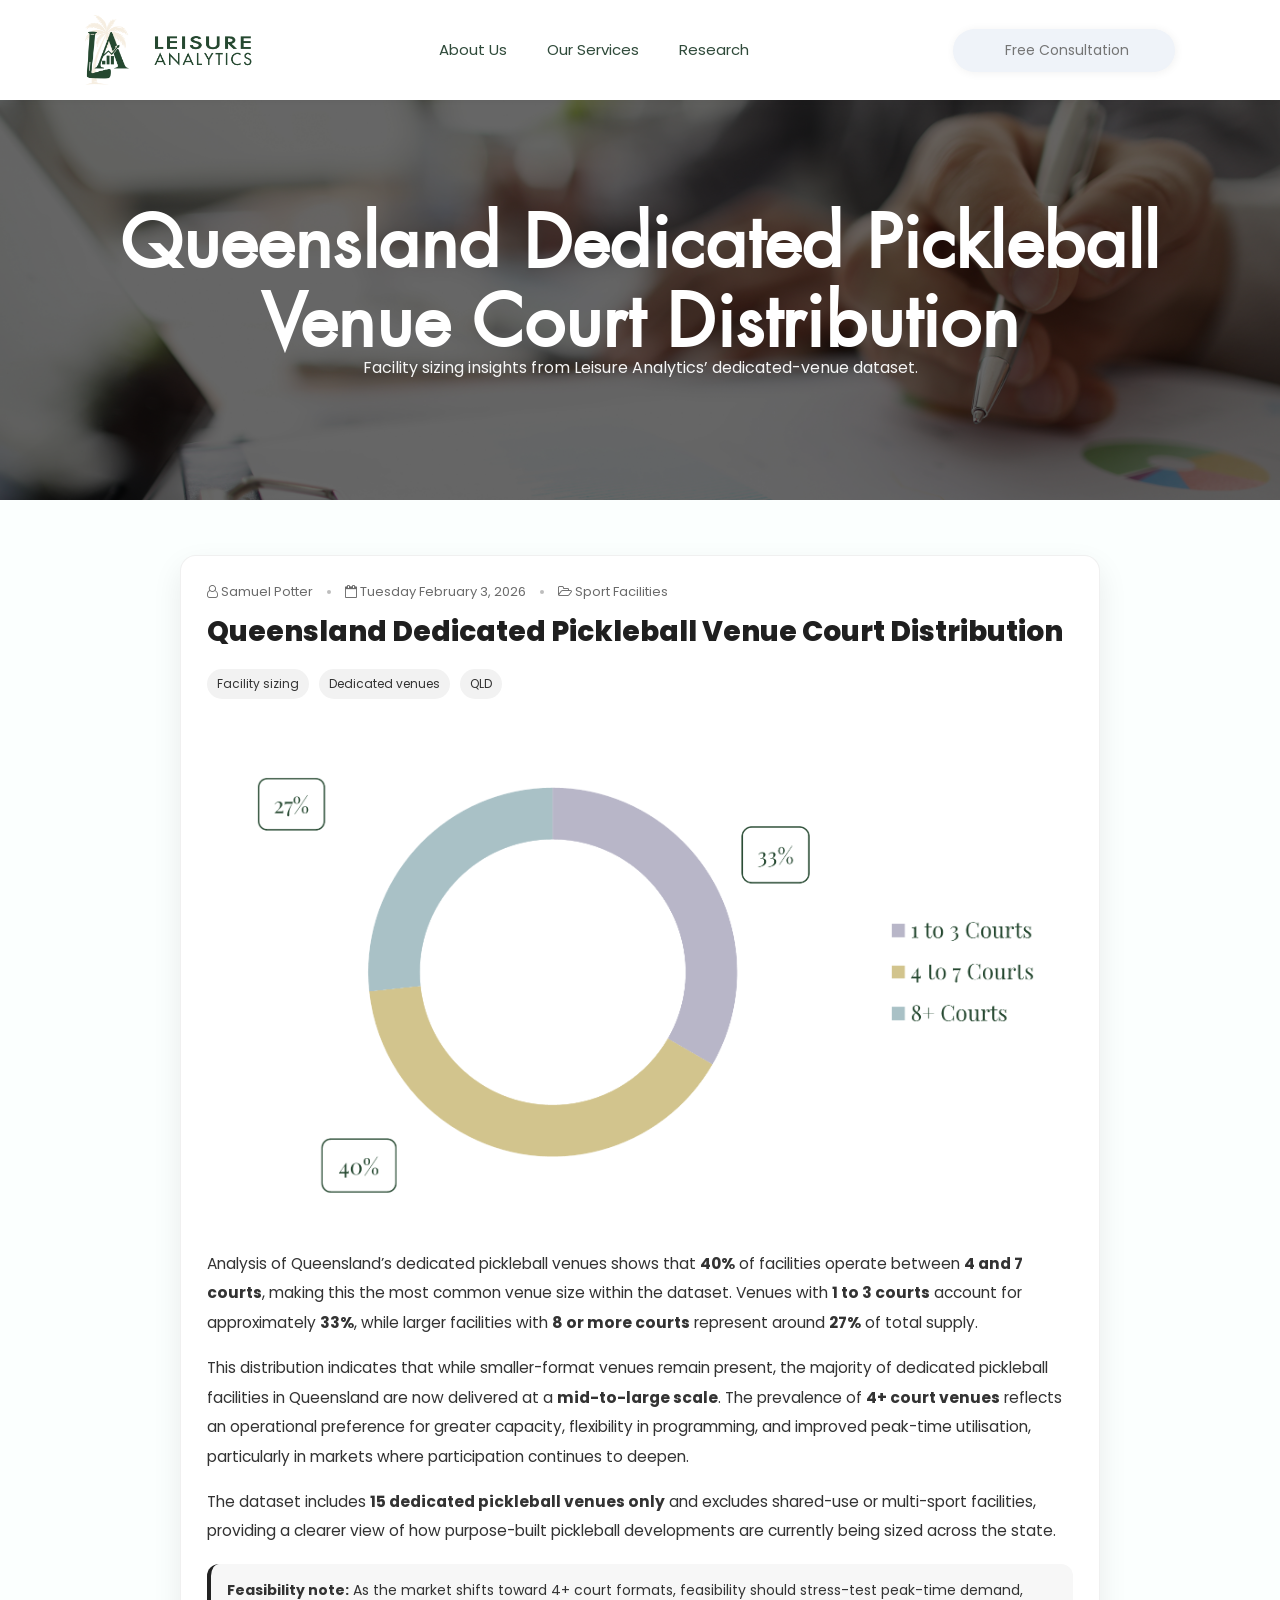
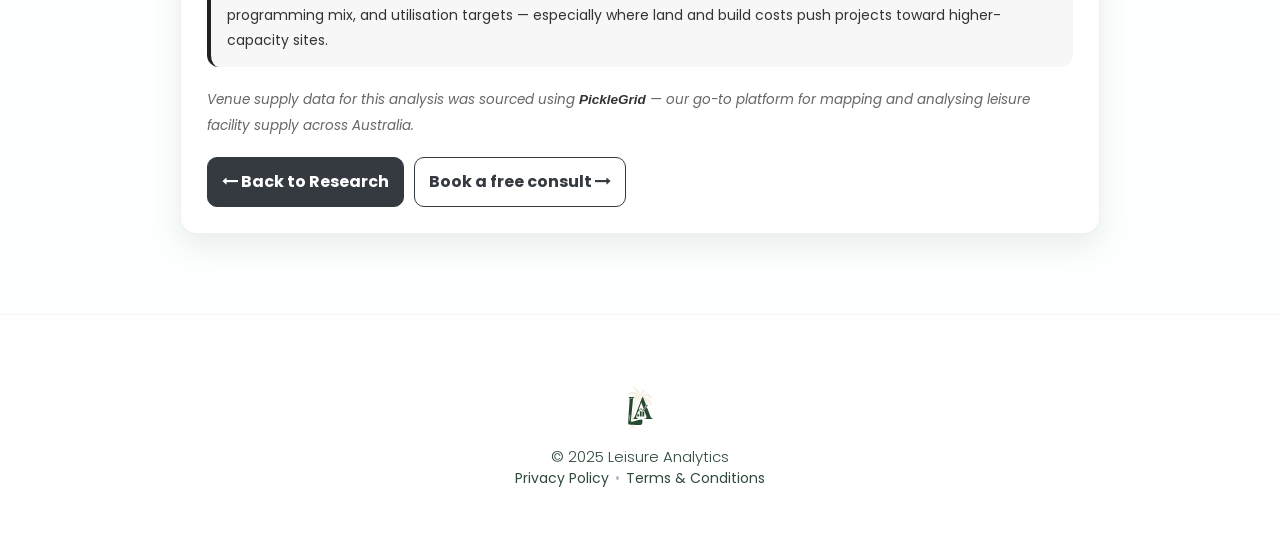
==== commit 0654d387: "Add PickleGrid attribution to court distribution post" ====
--- a/qld-facilities-3plus-courts.html
+++ b/qld-facilities-3plus-courts.html
@@ -269,11 +269,16 @@
                 sized across the state.
               </p>
 
-              <div class="callout">
+             <div class="callout">
                 <b>Feasibility note:</b> As the market shifts toward 4+ court formats, feasibility should stress-test
                 peak-time demand, programming mix, and utilisation targets — especially where land and build costs push
                 projects toward higher-capacity sites.
               </div>
+
+              <p style="margin-top: 20px; font-size: 13.5px; color: #666;">
+                <i>Venue supply data for this analysis was sourced using <a href="https://picklegrid.io" target="_blank" style="color: #333; font-weight: 600;">PickleGrid</a> — our go-to platform for mapping and analysing leisure facility supply across Australia.</i>
+              </p>
+
             </div>
 
             <div class="post-actions">
